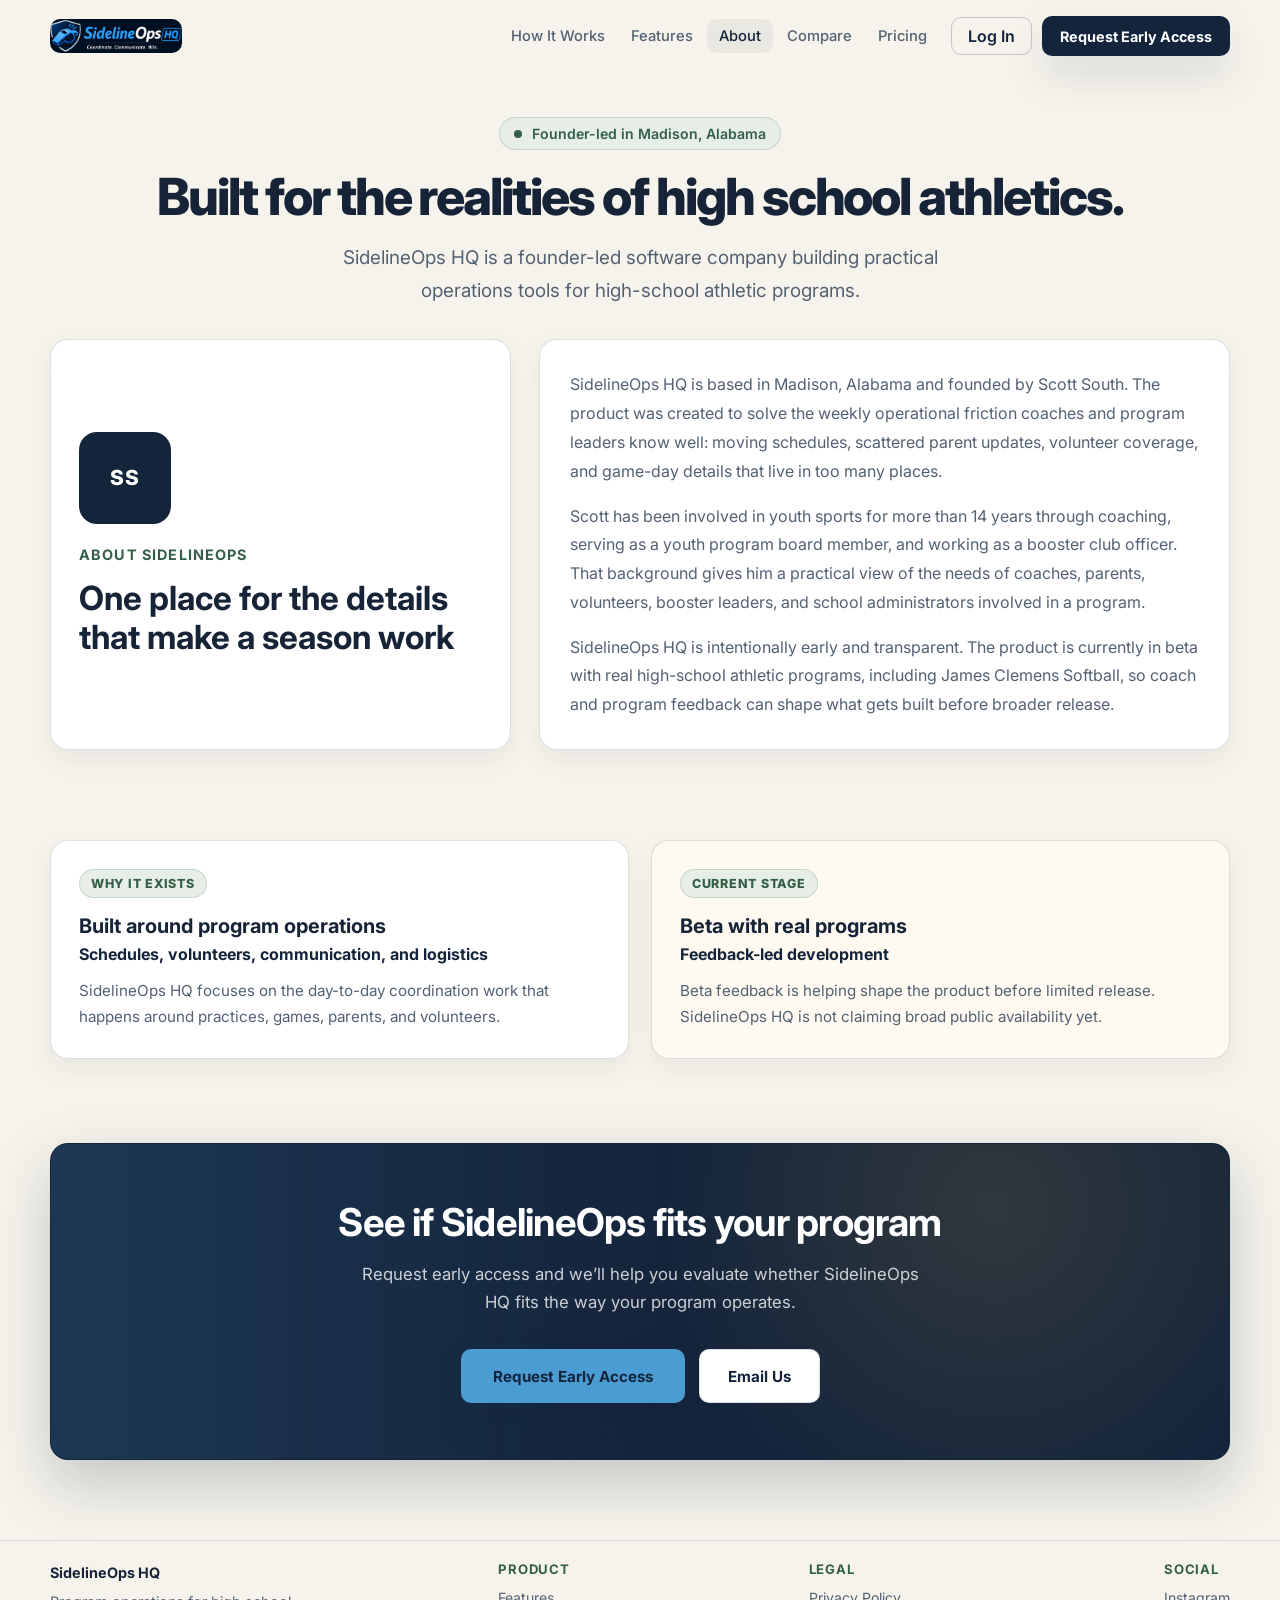
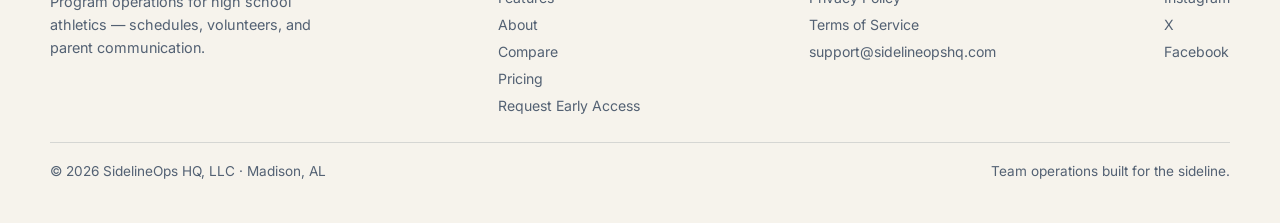
==== about.html @ cdb95880 "Add about page and trust updates" ====
<!DOCTYPE html>
<html lang="en">
<head>
  <meta charset="UTF-8" />
  <meta name="viewport" content="width=device-width, initial-scale=1.0" />
  <title>About | SidelineOps HQ</title>
  <meta name="description" content="Learn about SidelineOps HQ, a founder-led software company in Madison, Alabama building operations tools for high-school athletic programs." />
  <link rel="canonical" href="https://www.sidelineopshq.com/about.html" />
  <link rel="preconnect" href="https://fonts.googleapis.com" />
  <link rel="preconnect" href="https://fonts.gstatic.com" crossorigin />
  <link href="https://fonts.googleapis.com/css2?family=Inter:wght@400;500;600;700;800&display=swap" rel="stylesheet" />
  <link rel="icon" href="assets/sidelineops-favicon.ico" />
  <link rel="stylesheet" href="assets/site.css" />
</head>
<body>
  <div class="page">

    <header class="topbar">
      <div class="container brand-row">
        <a class="brand-mini" href="index.html">
          <img src="assets/sidelineops-logo-cropped.png" alt="SidelineOps HQ logo" />
          <span>SidelineOps HQ</span>
        </a>
        <nav class="nav-actions" aria-label="Main navigation">
          <div class="nav-links">
            <a class="nav-link" href="index.html#how-it-works">How It Works</a>
            <a class="nav-link" href="index.html#features">Features</a>
            <a class="nav-link active" href="about.html">About</a>
            <a class="nav-link" href="compare.html">Compare</a>
            <a class="nav-link" href="pricing.html">Pricing</a>
          </div>
          <button class="menu-toggle" type="button" aria-label="Open menu" aria-expanded="false">☰</button>
          <div class="nav-cta-group">
            <a class="btn-outline-small" href="https://app.sidelineopshq.com/login">Log In</a>
            <a class="btn btn-primary" style="min-height:40px;padding:0 18px;font-size:0.9rem;" href="https://app.sidelineopshq.com/signup">Request Early Access</a>
          </div>
        </nav>
      </div>
    </header>

    <main>
      <section class="page-hero">
        <div class="container">
          <div class="eyebrow" style="display:inline-flex;margin-bottom:20px;">
            <span class="beta-dot"></span>
            Founder-led in Madison, Alabama
          </div>
          <h1>Built for the realities of high school athletics.</h1>
          <p class="lead">
            SidelineOps HQ is a founder-led software company building practical operations tools for
            high-school athletic programs.
          </p>
        </div>
      </section>

      <section class="section about-section" style="padding-top:0;">
        <div class="container">
          <div class="about-grid">
            <div class="founder-card">
              <div class="founder-photo" aria-hidden="true">SS</div>
              <div>
                <div class="section-label">About SidelineOps</div>
                <h2>One place for the details that make a season work</h2>
              </div>
            </div>
            <div class="about-copy">
              <p>
                SidelineOps HQ is based in Madison, Alabama and founded by Scott South. The product was
                created to solve the weekly operational friction coaches and program leaders know well:
                moving schedules, scattered parent updates, volunteer coverage, and game-day details that
                live in too many places.
              </p>
              <p>
                Scott has been involved in youth sports for more than 14 years through coaching, serving
                as a youth program board member, and working as a booster club officer. That background
                gives him a practical view of the needs of coaches, parents, volunteers, booster leaders,
                and school administrators involved in a program.
              </p>
              <p>
                SidelineOps HQ is intentionally early and transparent. The product is currently in beta
                with real high-school athletic programs, including James Clemens Softball, so coach and
                program feedback can shape what gets built before broader release.
              </p>
              <!-- TODO: Add approved founder photo when available. Do not use a fabricated image. -->
            </div>
          </div>
        </div>
      </section>

      <section class="section" style="padding-top:0;">
        <div class="container">
          <div class="beta-program-grid">
            <article class="beta-program-card">
              <div class="beta-program-status">Why it exists</div>
              <h3>Built around program operations</h3>
              <p>Schedules, volunteers, communication, and logistics</p>
              <span>SidelineOps HQ focuses on the day-to-day coordination work that happens around practices, games, parents, and volunteers.</span>
            </article>

            <article class="beta-program-card muted">
              <div class="beta-program-status">Current stage</div>
              <h3>Beta with real programs</h3>
              <p>Feedback-led development</p>
              <span>Beta feedback is helping shape the product before limited release. SidelineOps HQ is not claiming broad public availability yet.</span>
            </article>
          </div>
        </div>
      </section>

      <section class="cta-section">
        <div class="container">
          <div class="cta-card">
            <h2>See if SidelineOps fits your program</h2>
            <p>Request early access and we’ll help you evaluate whether SidelineOps HQ fits the way your program operates.</p>
            <div class="cta-actions">
              <a class="btn btn-primary" style="min-height:54px;padding:0 32px;" href="https://app.sidelineopshq.com/signup">Request Early Access</a>
              <a class="btn btn-secondary" style="min-height:54px;padding:0 28px;" href="mailto:support@sidelineopshq.com">Email Us</a>
            </div>
          </div>
        </div>
      </section>
    </main>

    <footer class="footer">
      <div class="container footer-inner">
        <div class="footer-brand">
          <strong>SidelineOps HQ</strong>
          Program operations for high school athletics — schedules, volunteers, and parent communication.
        </div>
        <div>
          <div class="footer-col-title">Product</div>
          <div class="footer-links">
            <a href="index.html#features">Features</a>
            <a href="about.html">About</a>
            <a href="compare.html">Compare</a>
            <a href="pricing.html">Pricing</a>
            <a href="https://app.sidelineopshq.com/signup">Request Early Access</a>
          </div>
        </div>
        <div>
          <div class="footer-col-title">Legal</div>
          <div class="footer-links">
            <a href="https://app.sidelineopshq.com/legal/privacy">Privacy Policy</a>
            <a href="https://app.sidelineopshq.com/legal/terms">Terms of Service</a>
            <a href="mailto:support@sidelineopshq.com">support@sidelineopshq.com</a>
          </div>
        </div>
        <div>
          <div class="footer-col-title">Social</div>
          <div class="footer-links">
            <a href="https://www.instagram.com/sidelineopshq/" target="_blank" rel="noopener noreferrer">Instagram</a>
            <a href="https://x.com/SidelineOps" target="_blank" rel="noopener noreferrer">X</a>
            <a href="https://www.facebook.com/profile.php?id=61584873816771" target="_blank" rel="noopener noreferrer">Facebook</a>
          </div>
        </div>
        <div class="footer-bottom">
          <span>© 2026 SidelineOps HQ, LLC · Madison, AL</span>
          <span>Team operations built for the sideline.</span>
        </div>
      </div>
    </footer>

  </div>
  <script src="assets/site.js"></script>
</body>
</html>
---- assets/site.css ----
:root {
  --navy: #14243b;
  --navy-2: #1f3654;
  --navy-3: #2a476b;
  --carolina: #4b9cd3;
  --carolina-light: #d7ebf8;
  --white: #ffffff;
  --off-white: #f6f3ec;
  --paper: #fffaf1;
  --line: #d8dfdd;
  --field: #345f46;
  --field-soft: #e6eee7;
  --gold: #c7a34b;
  --text: #172437;
  --text-soft: #536173;
  --border: rgba(20,36,59,0.14);
  --shadow: 0 18px 42px rgba(20,36,59,0.12);
  --radius: 12px;
  --max-width: 1180px;
}

* { box-sizing: border-box; }
html { scroll-behavior: smooth; }

body {
  margin: 0;
  font-family: "Inter", sans-serif;
  background: var(--off-white);
  color: var(--text);
  min-height: 100vh;
}

a { color: inherit; text-decoration: none; }

.container {
  width: min(100% - 32px, var(--max-width));
  margin: 0 auto;
}

/* ── TOPBAR ── */
.topbar {
  padding: 16px 0 12px;
  position: sticky;
  top: 0;
  z-index: 100;
  background: rgba(246, 243, 236, 0.92);
  backdrop-filter: blur(12px);
  border-bottom: 1px solid transparent;
}

.topbar.scrolled { border-bottom-color: var(--border); }

.brand-row {
  display: flex;
  align-items: center;
  justify-content: space-between;
  gap: 16px;
}

.brand-mini {
  display: flex;
  align-items: center;
  gap: 10px;
  color: var(--text);
  font-weight: 600;
  letter-spacing: 0.01em;
}

.brand-mini img {
  width: 132px;
  height: auto;
  object-fit: contain;
  border-radius: 10px;
}

.brand-mini span { display: none; }

.nav-actions {
  display: flex;
  align-items: center;
  gap: 4px;
}

.nav-links {
  display: flex;
  align-items: center;
  gap: 2px;
}

.nav-link {
  color: var(--text-soft);
  font-size: 0.92rem;
  font-weight: 500;
  padding: 8px 12px;
  border-radius: 10px;
  transition: color 0.18s, background 0.18s;
}

.nav-link:hover,
.nav-link.active {
  color: var(--navy);
  background: rgba(20,36,59,0.06);
}

.nav-cta-group {
  display: flex;
  align-items: center;
  gap: 10px;
  margin-left: 8px;
}

.menu-toggle {
  display: none;
  background: var(--white);
  border: 1px solid var(--border);
  border-radius: 10px;
  color: var(--navy);
  padding: 10px 12px;
  cursor: pointer;
  font-size: 1.1rem;
  line-height: 1;
}

/* ── BUTTONS ── */
.btn {
  display: inline-flex;
  align-items: center;
  justify-content: center;
  min-height: 48px;
  padding: 0 22px;
  border-radius: 10px;
  font-weight: 700;
  font-size: 0.95rem;
  transition: transform 0.18s ease, box-shadow 0.18s ease, background 0.18s ease;
  box-shadow: var(--shadow);
  white-space: nowrap;
}

.btn:hover { transform: translateY(-1px); }

.btn-primary { background: var(--navy); color: var(--white); }
.btn-primary:hover { background: #203b60; }

.btn-secondary {
  background: var(--white);
  color: var(--navy);
  border: 1px solid var(--border);
  box-shadow: none;
}
.btn-secondary:hover { background: #f9fbfd; }

.btn-outline-small {
  display: inline-flex;
  align-items: center;
  justify-content: center;
  min-height: 38px;
  padding: 0 16px;
  border-radius: 10px;
  font-size: 1rem;
  font-weight: 600;
  background: transparent;
  color: var(--navy);
  border: 1px solid rgba(20,36,59,0.22);
  box-shadow: none;
  transition: background 0.18s, border-color 0.18s;
}
.btn-outline-small:hover {
  background: rgba(20,36,59,0.05);
  border-color: rgba(20,36,59,0.32);
}

/* ── HERO ── */
.hero {
  padding: 54px 0 62px;
  background:
    linear-gradient(180deg, rgba(255,250,241,0.88), rgba(246,243,236,0.96)),
    linear-gradient(120deg, rgba(75,156,211,0.14), transparent 42%);
  border-bottom: 1px solid var(--border);
}

.hero-shell {
  display: grid;
  grid-template-columns: 1.1fr 0.9fr;
  gap: 40px;
  align-items: center;
}

.hero-copy { padding: 18px 0; }

.eyebrow {
  display: inline-flex;
  align-items: center;
  gap: 10px;
  padding: 7px 14px;
  border: 1px solid rgba(52,95,70,0.18);
  background: var(--field-soft);
  color: var(--field);
  border-radius: 999px;
  font-size: 0.88rem;
  font-weight: 600;
  margin-bottom: 20px;
}

.beta-dot {
  width: 8px;
  height: 8px;
  border-radius: 50%;
  background: var(--field);
  box-shadow: none;
  animation: pulse 2s infinite;
}

@keyframes pulse {
  0%, 100% { opacity: 1; }
  50% { opacity: 0.4; }
}

h1 {
  margin: 0 0 18px;
  font-size: clamp(2.35rem, 4.5vw, 4.05rem);
  line-height: 1.04;
  letter-spacing: -0.04em;
  font-weight: 800;
  color: var(--text);
}

.page-hero h1 { font-size: clamp(2rem, 4vw, 3.2rem); }

.lead {
  margin: 0 0 14px;
  font-size: clamp(1rem, 1.8vw, 1.18rem);
  line-height: 1.75;
  color: var(--text-soft);
  max-width: 640px;
}

.hero-actions {
  display: flex;
  flex-wrap: wrap;
  gap: 14px;
  margin-top: 30px;
}

.hero-note {
  margin-top: 14px;
  font-size: 0.85rem;
  color: var(--text-soft);
}

.hero-trust {
  display: flex;
  flex-wrap: wrap;
  gap: 18px;
  margin-top: 28px;
  padding-top: 22px;
  border-top: 1px solid var(--border);
}

.trust-item {
  display: flex;
  align-items: center;
  gap: 8px;
  font-size: 0.88rem;
  color: var(--text-soft);
  font-weight: 500;
}

.trust-icon {
  color: var(--field);
  font-weight: 800;
}

.hero-panel { position: relative; }

.product-shell {
  background: var(--white);
  border: 1px solid rgba(20,36,59,0.12);
  border-radius: 18px;
  padding: 18px;
  box-shadow: var(--shadow);
}

.product-topbar {
  display: flex;
  justify-content: space-between;
  gap: 18px;
  align-items: center;
  padding: 8px 4px 16px;
  border-bottom: 1px solid var(--line);
  margin-bottom: 14px;
}

.product-topbar strong,
.schedule-card strong {
  display: block;
  color: var(--text);
}

.product-kicker,
.panel-label {
  display: block;
  color: var(--field);
  font-size: 0.76rem;
  font-weight: 800;
  letter-spacing: 0.08em;
  text-transform: uppercase;
  margin-bottom: 4px;
}

.status-chip,
.team-pill {
  display: inline-flex;
  align-items: center;
  justify-content: center;
  border-radius: 999px;
  background: #edf7fc;
  color: var(--navy);
  border: 1px solid rgba(75,156,211,0.24);
  font-size: 0.78rem;
  font-weight: 800;
  white-space: nowrap;
  padding: 7px 10px;
}

.schedule-card {
  display: grid;
  grid-template-columns: 74px 1fr auto;
  gap: 14px;
  align-items: center;
  padding: 14px;
  border: 1px solid var(--line);
  border-radius: 12px;
  background: #fbfcfd;
  margin-bottom: 10px;
}

.schedule-card.active {
  border-color: rgba(75,156,211,0.42);
  background: linear-gradient(90deg, rgba(75,156,211,0.1), rgba(255,255,255,0.95));
}

.schedule-time {
  font-size: 0.95rem;
  font-weight: 800;
  color: var(--navy);
}

.schedule-card span {
  color: var(--text-soft);
  font-size: 0.86rem;
}

.team-pill.muted {
  background: var(--field-soft);
  border-color: rgba(52,95,70,0.18);
}

.ops-grid {
  display: grid;
  grid-template-columns: 1.08fr 0.92fr;
  gap: 12px;
  margin-top: 14px;
}

.ops-panel {
  background: var(--paper);
  border: 1px solid rgba(20,36,59,0.12);
  border-radius: 12px;
  padding: 16px;
}

.ops-panel p {
  margin: 0 0 14px;
  color: var(--text-soft);
  line-height: 1.55;
  font-size: 0.92rem;
}

.ops-panel button {
  border: 0;
  background: var(--field);
  color: var(--white);
  border-radius: 9px;
  padding: 10px 12px;
  font: inherit;
  font-size: 0.88rem;
  font-weight: 800;
}

.slot-row {
  display: flex;
  justify-content: space-between;
  gap: 10px;
  padding: 9px 0;
  border-bottom: 1px solid rgba(20,36,59,0.1);
  color: var(--text-soft);
  font-size: 0.9rem;
}

.slot-row:last-child { border-bottom: 0; }

.slot-row strong { color: var(--field); }
.slot-row.open strong { color: #9a6216; }

.screenshot-card {
  margin: 0;
  background: var(--white);
  border: 1px solid rgba(20,36,59,0.12);
  border-radius: 18px;
  padding: 14px;
  box-shadow: var(--shadow);
}

.screenshot-card img {
  display: block;
  width: 100%;
  height: auto;
  border-radius: 12px;
  border: 1px solid var(--line);
}

.screenshot-card figcaption {
  color: var(--text-soft);
  font-size: 0.88rem;
  line-height: 1.55;
  margin-top: 12px;
}

.hero-screenshot {
  transform: translateX(8px);
}

.notification-proof-grid {
  display: grid;
  grid-template-columns: minmax(240px, 0.75fr) minmax(320px, 1.25fr);
  gap: 24px;
  align-items: start;
  margin-top: 28px;
}

.phone-proof {
  max-width: 420px;
}

.phone-proof img {
  max-height: 700px;
  object-fit: cover;
  object-position: top center;
}

.notification-proof-stack {
  display: grid;
  gap: 18px;
}

.groupme-proof img {
  background: #111;
}

.logo-card {
  position: relative;
  background: var(--white);
  border: 1px solid var(--border);
  border-radius: 26px;
  padding: 34px 30px 28px;
  box-shadow: var(--shadow);
  backdrop-filter: blur(8px);
  overflow: hidden;
}

.logo-card::before {
  content: "";
  position: absolute;
  inset: 0;
  background:
    radial-gradient(circle at 15% 15%, rgba(75,156,211,0.26), transparent 30%),
    radial-gradient(circle at 85% 18%, rgba(168,208,240,0.16), transparent 22%);
  pointer-events: none;
}

.logo-wrap {
  position: relative;
  z-index: 1;
  display: flex;
  justify-content: center;
  align-items: center;
  min-height: 240px;
  padding: 18px;
}

.logo-wrap img {
  width: min(100%, 420px);
  max-height: 280px;
  object-fit: contain;
  display: block;
  filter: drop-shadow(0 12px 28px rgba(0,0,0,0.28));
}

.logo-caption {
  position: relative;
  z-index: 1;
  margin-top: 6px;
  color: var(--text-soft);
  text-align: center;
  line-height: 1.65;
  font-size: 0.96rem;
}

.stat-row {
  display: flex;
  flex-wrap: wrap;
  gap: 10px;
  margin-top: 20px;
  position: relative;
  z-index: 1;
}

.stat-pill {
  display: flex;
  align-items: center;
  gap: 7px;
  padding: 6px 12px;
  border-radius: 999px;
  background: var(--field-soft);
  border: 1px solid rgba(52,95,70,0.14);
  font-size: 0.82rem;
  color: var(--field);
  font-weight: 500;
}

.stat-pill-dot {
  width: 6px;
  height: 6px;
  border-radius: 50%;
  background: var(--carolina);
}

/* ── SECTIONS ── */
.section { padding: 28px 0 64px; }

.page-hero {
  padding: 48px 0 32px;
  text-align: center;
}

.page-hero .lead {
  margin: 0 auto;
  max-width: 680px;
}

.section-header {
  max-width: 760px;
  margin-bottom: 26px;
}

.section-header.center {
  text-align: center;
  margin-left: auto;
  margin-right: auto;
}

.section-label {
  color: var(--field);
  font-weight: 700;
  letter-spacing: 0.08em;
  text-transform: uppercase;
  font-size: 0.9rem;
  margin-bottom: 16px;
}

h2 {
  margin: 0 0 10px;
  font-size: clamp(1.8rem, 3vw, 2.5rem);
  line-height: 1.15;
  letter-spacing: -0.02em;
  color: var(--text);
}

.section-subtext {
  margin: 0;
  color: var(--text-soft);
  font-size: 1.02rem;
  line-height: 1.75;
}

/* ── FEATURE CARDS ── */
.features {
  display: grid;
  grid-template-columns: repeat(3, minmax(0, 1fr));
  gap: 22px;
  margin-top: 26px;
}

.features-2col { grid-template-columns: repeat(2, minmax(0, 1fr)); }

.feature-card {
  background: var(--white);
  border: 1px solid var(--border);
  border-radius: var(--radius);
  padding: 26px 22px;
  box-shadow: 0 10px 24px rgba(20,36,59,0.06);
  transition: border-color 0.2s, transform 0.2s;
}

.feature-card:hover {
  border-color: rgba(75,156,211,0.35);
  transform: translateY(-2px);
}

.feature-icon {
  width: fit-content;
  min-height: 30px;
  border-radius: 999px;
  background: var(--field-soft);
  color: var(--field);
  display: inline-flex;
  align-items: center;
  justify-content: center;
  font-size: 0.76rem;
  font-weight: 800;
  letter-spacing: 0.06em;
  text-transform: uppercase;
  padding: 7px 11px;
  margin-bottom: 18px;
  border: 1px solid rgba(52,95,70,0.18);
}

.feature-card h3 {
  margin: 0 0 10px;
  font-size: 1.06rem;
  line-height: 1.3;
  color: var(--text);
}

.feature-card p {
  margin: 0;
  color: var(--text-soft);
  line-height: 1.7;
  font-size: 0.97rem;
}

/* ── PROBLEM / SOLUTION ── */
.problem-solution-grid {
  display: grid;
  grid-template-columns: repeat(2, minmax(0, 1fr));
  gap: 22px;
  margin-top: 26px;
}

.ps-card {
  border-radius: 20px;
  padding: 28px 24px;
  border: 1px solid var(--border);
  box-shadow: 0 10px 24px rgba(20,36,59,0.06);
}

.problem-card { background: var(--white); }

.solution-card {
  background: #edf7fc;
  border: 1px solid rgba(75,156,211,0.22);
}

.ps-title {
  font-size: 1.08rem;
  font-weight: 800;
  margin-bottom: 16px;
  color: var(--text);
}

.ps-list {
  margin: 0;
  padding-left: 18px;
  color: var(--text-soft);
  line-height: 1.85;
  font-size: 0.97rem;
}

.ps-list li + li { margin-top: 8px; }

/* ── COMPARISON ── */
.compare-grid {
  display: grid;
  grid-template-columns: repeat(3, minmax(0, 1fr));
  gap: 22px;
  margin-top: 26px;
}

.compare-card {
  background: var(--white);
  border: 1px solid var(--border);
  border-radius: var(--radius);
  padding: 26px 22px;
}

.compare-card.highlight {
  background: #edf7fc;
  border-color: rgba(75,156,211,0.28);
  box-shadow: 0 12px 32px rgba(20,36,59,0.08);
}

.compare-card h3 {
  margin: 0 0 8px;
  font-size: 1.1rem;
}

.compare-tag {
  display: inline-block;
  font-size: 0.75rem;
  font-weight: 700;
  letter-spacing: 0.05em;
  text-transform: uppercase;
  color: var(--field);
  margin-bottom: 14px;
}

.compare-card ul {
  margin: 0;
  padding: 0;
  list-style: none;
}

.compare-card li {
  position: relative;
  padding-left: 22px;
  color: var(--text-soft);
  font-size: 0.94rem;
  line-height: 1.65;
  margin-bottom: 10px;
}

.compare-card li::before {
  content: "•";
  position: absolute;
  left: 6px;
  color: var(--carolina);
}

.compare-card li.neg::before { content: "✕"; color: #f87171; }
.compare-card li.pos::before { content: "✓"; color: #4ade80; }

.compare-table-wrap {
  overflow-x: auto;
  margin-top: 26px;
  border-radius: var(--radius);
  border: 1px solid var(--border);
}

.compare-table {
  width: 100%;
  border-collapse: collapse;
  min-width: 640px;
}

.compare-table th,
.compare-table td {
  padding: 16px 18px;
  text-align: left;
  border-bottom: 1px solid var(--border);
  font-size: 0.94rem;
}

.compare-table th {
  background: rgba(20,36,59,0.06);
  color: var(--text);
  font-weight: 700;
}

.compare-table td { color: var(--text-soft); }

.compare-table tr:last-child td { border-bottom: none; }

.compare-table .col-highlight {
  background: rgba(75,156,211,0.1);
  color: var(--text);
}

.check { color: #4ade80; font-weight: 700; }
.cross { color: #f87171; font-weight: 700; }
.partial { color: var(--navy); font-weight: 700; }

/* ── SOCIAL PROOF ── */
.proof-band {
  margin-top: 26px;
  padding: 32px 28px;
  background: var(--white);
  border: 1px solid var(--border);
  border-radius: 22px;
  display: grid;
  grid-template-columns: auto 1fr;
  gap: 24px;
  align-items: center;
}

.proof-badge {
  display: flex;
  flex-direction: column;
  align-items: center;
  justify-content: center;
  min-width: 120px;
  padding: 16px;
  background: var(--field-soft);
  border-radius: 16px;
  border: 1px solid rgba(52,95,70,0.18);
  text-align: center;
}

.proof-badge strong {
  display: block;
  font-size: 0.85rem;
  letter-spacing: 0.04em;
  text-transform: uppercase;
  color: var(--field);
  margin-bottom: 4px;
}

.proof-badge span {
  font-size: 0.95rem;
  font-weight: 700;
  color: var(--text);
}

.proof-quote {
  margin: 0;
  font-size: 1.05rem;
  line-height: 1.75;
  color: var(--text-soft);
}

.proof-attribution {
  margin-top: 10px;
  font-size: 0.88rem;
  color: var(--text-soft);
  font-style: normal;
}

/* ── ABOUT / BETA TRUST ── */
.about-section {
  padding-top: 36px;
}

.about-grid {
  display: grid;
  grid-template-columns: 0.8fr 1.2fr;
  gap: 28px;
  align-items: stretch;
}

.founder-card,
.about-copy,
.beta-program-card {
  background: var(--white);
  border: 1px solid var(--border);
  border-radius: 18px;
  box-shadow: 0 10px 24px rgba(20,36,59,0.06);
}

.founder-card {
  padding: 28px;
  display: grid;
  align-content: center;
  gap: 22px;
}

.founder-card h2 {
  margin: 0;
  font-size: clamp(1.55rem, 2.6vw, 2.15rem);
  line-height: 1.18;
  letter-spacing: 0;
}

.founder-photo {
  width: 92px;
  height: 92px;
  border-radius: 18px;
  display: grid;
  place-items: center;
  background: var(--navy);
  color: var(--white);
  font-weight: 800;
  font-size: 1.3rem;
  letter-spacing: 0.04em;
}

.about-copy {
  padding: 30px;
}

.about-copy p {
  margin: 0;
  color: var(--text-soft);
  font-size: 1rem;
  line-height: 1.8;
}

.about-copy p + p { margin-top: 16px; }

.beta-program-grid {
  display: grid;
  grid-template-columns: repeat(2, minmax(0, 1fr));
  gap: 22px;
  margin-top: 26px;
}

.beta-program-card {
  padding: 28px;
}

.beta-program-card.muted {
  background: var(--paper);
}

.beta-program-status {
  display: inline-flex;
  align-items: center;
  padding: 6px 11px;
  border-radius: 999px;
  background: var(--field-soft);
  border: 1px solid rgba(52,95,70,0.18);
  color: var(--field);
  font-size: 0.78rem;
  font-weight: 800;
  letter-spacing: 0.06em;
  text-transform: uppercase;
  margin-bottom: 16px;
}

.beta-program-card h3 {
  margin: 0 0 6px;
  font-size: 1.25rem;
}

.beta-program-card p {
  margin: 0 0 14px;
  color: var(--navy);
  font-weight: 700;
}

.beta-program-card span {
  display: block;
  color: var(--text-soft);
  line-height: 1.7;
  font-size: 0.95rem;
}

/* ── ROLE CARDS ── */
.role-grid {
  display: grid;
  grid-template-columns: repeat(3, minmax(0, 1fr));
  gap: 22px;
  margin-top: 26px;
}

.role-card {
  background: var(--white);
  border: 1px solid var(--border);
  border-radius: var(--radius);
  padding: 28px 22px;
}

.role-badge {
  display: inline-block;
  padding: 5px 12px;
  border-radius: 999px;
  font-size: 0.8rem;
  font-weight: 700;
  letter-spacing: 0.04em;
  text-transform: uppercase;
  margin-bottom: 16px;
  background: var(--field-soft);
  color: var(--field);
  border: 1px solid rgba(52,95,70,0.18);
}

.role-card h3 {
  margin: 0 0 12px;
  font-size: 1.1rem;
}

.role-card ul {
  margin: 0;
  padding-left: 18px;
  color: var(--text-soft);
  line-height: 1.85;
  font-size: 0.95rem;
}

.role-card li + li { margin-top: 6px; }

/* ── HIGHLIGHT BAND ── */
.highlight-band {
  margin-top: 26px;
  padding: 28px 30px;
  background: var(--paper);
  border: 1px solid rgba(20,36,59,0.12);
  border-radius: 22px;
  color: var(--text-soft);
  box-shadow: 0 10px 24px rgba(20,36,59,0.06);
  line-height: 1.8;
}

.highlight-band strong { color: var(--text); }

.highlight-band.center { text-align: center; }

/* ── PRICING ── */
.pricing-grid {
  display: grid;
  grid-template-columns: repeat(3, minmax(0, 1fr));
  gap: 24px;
  margin-top: 32px;
  max-width: 1120px;
  margin-left: auto;
  margin-right: auto;
}

.pricing-card {
  background: var(--white);
  border: 1px solid var(--border);
  border-radius: 24px;
  padding: 36px 28px;
  position: relative;
  display: flex;
  flex-direction: column;
}

.pricing-card.featured {
  background: #edf7fc;
  border-color: rgba(75,156,211,0.3);
  box-shadow: 0 16px 40px rgba(20,36,59,0.08);
}

.pricing-badge {
  position: absolute;
  top: -12px;
  left: 50%;
  transform: translateX(-50%);
  background: var(--carolina);
  color: var(--navy);
  font-size: 0.78rem;
  font-weight: 800;
  letter-spacing: 0.05em;
  text-transform: uppercase;
  padding: 6px 14px;
  border-radius: 999px;
  white-space: nowrap;
}

.pricing-card h3 {
  margin: 0 0 8px;
  font-size: 1.2rem;
}

.pricing-price {
  margin: 16px 0 6px;
  font-size: 2.4rem;
  font-weight: 800;
  letter-spacing: -0.03em;
}

.pricing-price span {
  font-size: 1rem;
  font-weight: 600;
  color: var(--text-soft);
}

.pricing-desc {
  color: var(--text-soft);
  font-size: 0.95rem;
  line-height: 1.65;
  margin-bottom: 20px;
}

.pricing-card ul {
  margin: 0 0 24px;
  padding: 0;
  list-style: none;
  flex: 1;
}

.pricing-card li {
  position: relative;
  padding-left: 24px;
  color: var(--text-soft);
  font-size: 0.94rem;
  line-height: 1.6;
  margin-bottom: 10px;
}

.pricing-card li::before {
  content: "✓";
  position: absolute;
  left: 0;
  color: var(--field);
  font-weight: 700;
}

.pricing-note {
  text-align: center;
  margin-top: 28px;
  color: var(--text-soft);
  font-size: 0.92rem;
  line-height: 1.7;
  max-width: 640px;
  margin-left: auto;
  margin-right: auto;
}

.school-plan-card {
  grid-column: span 2;
}

/* ── FAQ ── */
.faq-list {
  max-width: 760px;
  margin: 26px auto 0;
}

.faq-item {
  border: 1px solid var(--border);
  border-radius: 14px;
  margin-bottom: 12px;
  background: var(--white);
  overflow: hidden;
}

.faq-question {
  width: 100%;
  display: flex;
  align-items: center;
  justify-content: space-between;
  gap: 16px;
  padding: 18px 20px;
  background: none;
  border: none;
  color: var(--text);
  font-family: inherit;
  font-size: 1rem;
  font-weight: 600;
  text-align: left;
  cursor: pointer;
  transition: background 0.18s;
}

.faq-question:hover { background: rgba(20,36,59,0.04); }

.faq-icon {
  flex-shrink: 0;
  color: var(--field);
  font-size: 1.2rem;
  transition: transform 0.2s;
}

.faq-item.open .faq-icon { transform: rotate(45deg); }

.faq-answer {
  display: none;
  padding: 0 20px 18px;
  color: var(--text-soft);
  font-size: 0.96rem;
  line-height: 1.75;
}

.faq-item.open .faq-answer { display: block; }

/* ── CTA SECTION ── */
.cta-section { padding: 20px 0 80px; }

.cta-card {
  background: var(--navy);
  border: 1px solid rgba(20,36,59,0.2);
  border-radius: 18px;
  padding: 56px 48px;
  text-align: center;
  box-shadow: 0 24px 60px rgba(20,36,59,0.22);
  position: relative;
  overflow: hidden;
}

.cta-card::before {
  content: "";
  position: absolute;
  inset: 0;
  background:
    linear-gradient(90deg, rgba(75,156,211,0.16), transparent 52%),
    radial-gradient(circle at 80% 20%, rgba(199,163,75,0.16), transparent 34%);
  pointer-events: none;
}

.cta-card > * { position: relative; z-index: 1; }

.cta-card h2 {
  font-size: clamp(1.8rem, 3vw, 2.6rem);
  margin: 0 0 16px;
  color: var(--white);
}

.cta-card p {
  color: rgba(255,255,255,0.78);
  font-size: 1.05rem;
  line-height: 1.7;
  max-width: 580px;
  margin: 0 auto 32px;
}

.cta-actions {
  display: flex;
  flex-wrap: wrap;
  gap: 14px;
  justify-content: center;
}

.cta-card .btn-primary {
  background: var(--carolina);
  color: var(--navy);
}

.cta-card .btn-primary:hover { background: #66acda; }

.cta-note {
  margin-top: 18px;
  font-size: 0.85rem;
  color: rgba(255,255,255,0.66);
}

/* ── MESSAGE DEMO ── */
.message-demo-grid {
  display: grid;
  grid-template-columns: 1fr 1fr;
  gap: 32px;
  align-items: start;
  margin-top: 26px;
}

.message-demo {
  background: var(--white);
  border: 1px solid var(--border);
  border-radius: 16px;
  padding: 24px 26px;
  font-size: 0.97rem;
  line-height: 1.9;
  color: var(--text-soft);
  max-width: 480px;
}

.message-demo strong { color: var(--text); }

.message-label {
  font-size: 0.8rem;
  font-weight: 700;
  letter-spacing: 0.06em;
  text-transform: uppercase;
  color: var(--field);
  margin-bottom: 14px;
}

.channels-row {
  display: flex;
  flex-wrap: wrap;
  gap: 12px;
  margin-top: 20px;
}

.channel-chip {
  display: flex;
  align-items: center;
  gap: 8px;
  padding: 8px 16px;
  border-radius: 999px;
  background: var(--white);
  border: 1px solid var(--border);
  font-size: 0.9rem;
  color: var(--text-soft);
  font-weight: 500;
}

/* ── ICP CALLOUT ── */
.icp-grid {
  display: grid;
  grid-template-columns: repeat(4, minmax(0, 1fr));
  gap: 16px;
  margin-top: 26px;
}

.icp-item {
  text-align: center;
  padding: 22px 16px;
  background: var(--white);
  border: 1px solid var(--border);
  border-radius: 16px;
}

.icp-item strong {
  display: block;
  font-size: 0.95rem;
  margin-bottom: 6px;
  color: var(--text);
}

.icp-item span {
  font-size: 0.85rem;
  color: var(--text-soft);
  line-height: 1.5;
}

/* ── FOOTER ── */
.footer {
  padding: 20px 0 44px;
  color: var(--text-soft);
  font-size: 0.9rem;
  border-top: 1px solid var(--border);
}

.footer-inner {
  display: flex;
  align-items: flex-start;
  justify-content: space-between;
  flex-wrap: wrap;
  gap: 24px;
}

.footer-brand {
  max-width: 280px;
  line-height: 1.6;
}

.footer-brand strong {
  display: block;
  color: var(--text);
  margin-bottom: 6px;
}

.footer-col-title {
  font-size: 0.82rem;
  font-weight: 700;
  letter-spacing: 0.06em;
  text-transform: uppercase;
  color: var(--field);
  margin-bottom: 12px;
}

.footer-links {
  display: flex;
  flex-direction: column;
  gap: 10px;
}

.footer-links a {
  color: var(--text-soft);
  font-size: 0.88rem;
  transition: color 0.18s;
}

.footer-links a:hover { color: var(--navy); }

.footer-bottom {
  width: 100%;
  padding-top: 20px;
  margin-top: 4px;
  border-top: 1px solid var(--border);
  display: flex;
  justify-content: space-between;
  flex-wrap: wrap;
  gap: 12px;
  font-size: 0.85rem;
  color: var(--text-soft);
}

/* ── MOBILE NAV ── */
@media (max-width: 980px) {
  .hero-shell { grid-template-columns: 1fr; }
  .hero-copy { order: 0; }
  .hero-panel { order: 1; }
  .features,
  .role-grid,
  .problem-solution-grid,
  .compare-grid,
  .icp-grid,
  .about-grid,
  .beta-program-grid { grid-template-columns: 1fr; }
  .features-2col,
  .pricing-grid,
  .message-demo-grid,
  .notification-proof-grid { grid-template-columns: 1fr; }
  .school-plan-card { grid-column: auto; }
  .cta-card { padding: 40px 28px; }
  .proof-band { grid-template-columns: 1fr; text-align: center; }
  .proof-badge { margin: 0 auto; }
  .founder-card {
    grid-template-columns: auto 1fr;
    align-items: center;
  }
  .hero-screenshot {
    max-width: 760px;
    margin: 0 auto;
    transform: none;
  }
  .phone-proof {
    max-width: 460px;
    margin: 0 auto;
  }
}

@media (max-width: 840px) {
  .menu-toggle { display: block; }

  .nav-links,
  .nav-cta-group .btn-outline-small {
    display: none;
  }

  .nav-actions.open .nav-links {
    display: flex;
    flex-direction: column;
    position: absolute;
    top: 100%;
    left: 0;
    right: 0;
    background: rgba(246, 243, 236, 0.98);
    border-bottom: 1px solid var(--border);
    padding: 12px 16px 16px;
    gap: 4px;
  }

  .nav-actions.open .nav-cta-group {
    flex-direction: column;
    width: 100%;
    margin-left: 0;
    margin-top: 8px;
    padding-top: 8px;
    border-top: 1px solid var(--border);
  }

  .nav-actions.open .nav-cta-group .btn-outline-small,
  .nav-actions.open .nav-cta-group .btn {
    display: flex;
    width: 100%;
  }

  .nav-actions {
    position: relative;
    flex-wrap: wrap;
    justify-content: flex-end;
  }

  .nav-actions.open {
    flex-direction: column;
    align-items: stretch;
    position: absolute;
    top: 100%;
    left: 0;
    right: 0;
    background: rgba(246, 243, 236, 0.98);
    border-bottom: 1px solid var(--border);
    padding: 12px 16px 16px;
  }

  .topbar .container.brand-row { position: relative; }
}

@media (max-width: 640px) {
  .topbar { padding-top: 16px; }
  .hero { padding-top: 20px; }
  .container { width: min(100% - 20px, var(--max-width)); }
  .nav-cta-group { display: none; }
  .nav-actions.open .nav-cta-group { display: flex; }
  .ops-grid { grid-template-columns: 1fr; }
  .schedule-card {
    grid-template-columns: 1fr auto;
    align-items: start;
  }
  .schedule-time { grid-column: 1 / -1; }
  .screenshot-card { padding: 10px; }
  .phone-proof img { max-height: 560px; }
  .founder-card,
  .about-copy,
  .beta-program-card { padding: 22px; }
  .founder-card { grid-template-columns: 1fr; }
  .founder-photo {
    width: 76px;
    height: 76px;
    border-radius: 15px;
  }
  .logo-card { padding: 26px 18px 22px; }
  .logo-wrap { min-height: 170px; padding: 8px; }
  .logo-wrap img { width: min(100%, 300px); max-height: 210px; }
  .hero-actions { flex-direction: column; }
  .hero-actions .btn { width: 100%; }
  .footer-inner { flex-direction: column; }
  .footer-bottom { flex-direction: column; text-align: center; }
}
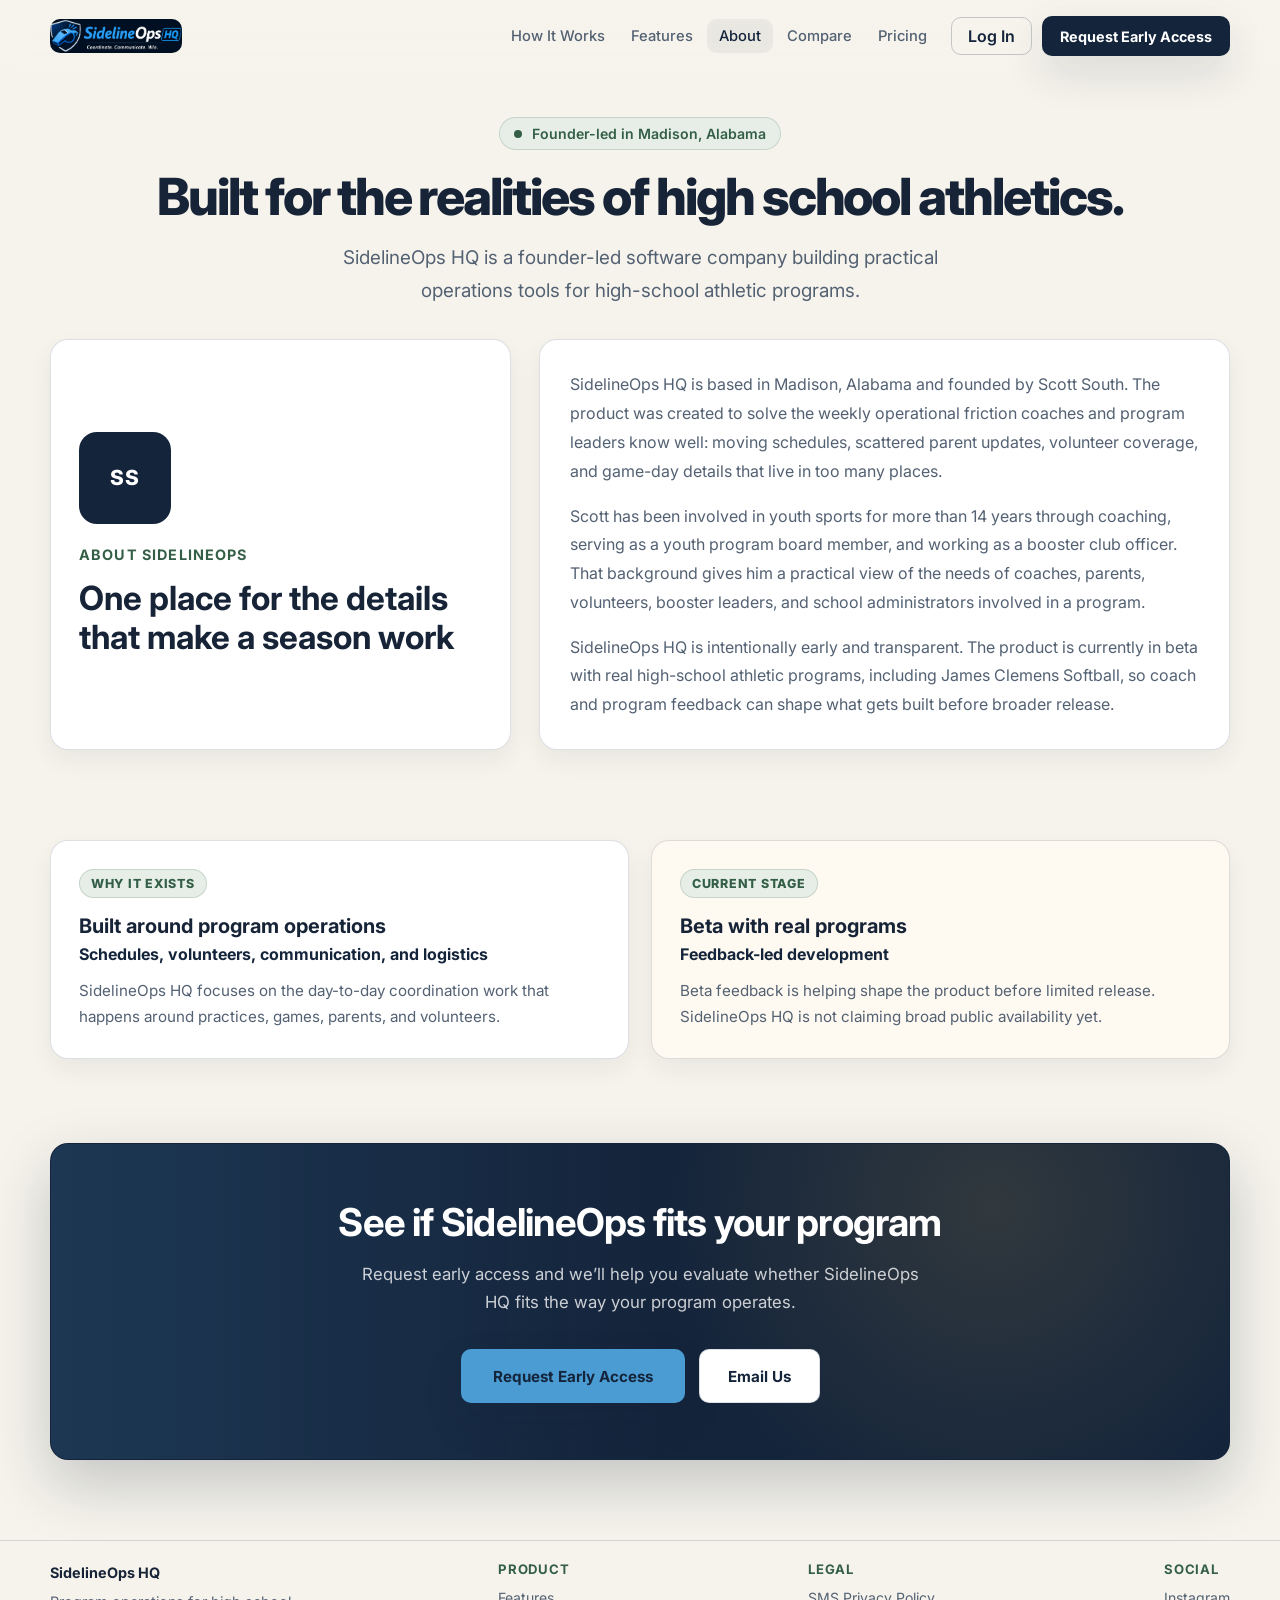
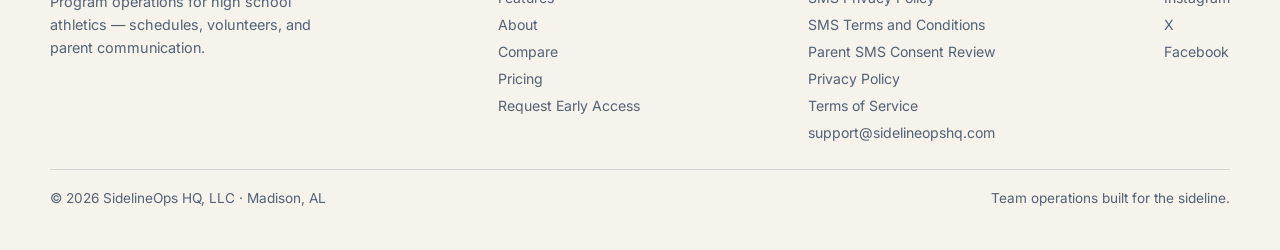
==== commit 77bb7f8c: "Add SMS compliance legal pages" ====
--- a/about.html
+++ b/about.html
@@ -140,6 +140,9 @@
         <div>
           <div class="footer-col-title">Legal</div>
           <div class="footer-links">
+            <a href="/sms/privacy">SMS Privacy Policy</a>
+            <a href="/sms/terms">SMS Terms and Conditions</a>
+            <a href="https://app.sidelineopshq.com/sms/consent-review">Parent SMS Consent Review</a>
             <a href="https://app.sidelineopshq.com/legal/privacy">Privacy Policy</a>
             <a href="https://app.sidelineopshq.com/legal/terms">Terms of Service</a>
             <a href="mailto:support@sidelineopshq.com">support@sidelineopshq.com</a>
--- a/assets/site.css
+++ b/assets/site.css
@@ -1272,6 +1272,90 @@
   font-size: 0.9rem;
   color: var(--text-soft);
   font-weight: 500;
+}
+
+/* ── SMS COMPLIANCE / LEGAL ── */
+.sms-compliance-section {
+  padding-top: 0;
+}
+
+.sms-compliance-card,
+.legal-card {
+  background: var(--white);
+  border: 1px solid var(--border);
+  border-radius: 18px;
+  box-shadow: 0 10px 24px rgba(20,36,59,0.06);
+}
+
+.sms-compliance-card {
+  padding: 32px;
+}
+
+.sms-compliance-card h2 {
+  margin: 0 0 14px;
+  font-size: clamp(1.5rem, 2.7vw, 2.2rem);
+  line-height: 1.16;
+}
+
+.sms-compliance-card p,
+.legal-card p {
+  margin: 0;
+  color: var(--text-soft);
+  line-height: 1.75;
+}
+
+.sms-compliance-list {
+  margin: 20px 0 0;
+  padding-left: 20px;
+  color: var(--text-soft);
+  line-height: 1.75;
+}
+
+.sms-compliance-list li + li { margin-top: 6px; }
+
+.sms-compliance-links,
+.legal-crosslinks {
+  display: flex;
+  flex-wrap: wrap;
+  gap: 12px;
+  margin-top: 24px;
+}
+
+.sms-compliance-links a,
+.legal-crosslinks a,
+.legal-card p a {
+  color: var(--navy);
+  font-weight: 700;
+  text-decoration: underline;
+  text-underline-offset: 3px;
+}
+
+.legal-hero {
+  padding-bottom: 36px;
+}
+
+.legal-container {
+  max-width: 880px;
+}
+
+.legal-card {
+  padding: 34px;
+}
+
+.legal-card section + section {
+  margin-top: 28px;
+  padding-top: 28px;
+  border-top: 1px solid var(--border);
+}
+
+.legal-card h2 {
+  margin: 0 0 10px;
+  color: var(--navy);
+  font-size: 1.08rem;
+}
+
+.legal-card strong {
+  color: var(--navy);
 }
 
 /* ── ICP CALLOUT ── */
